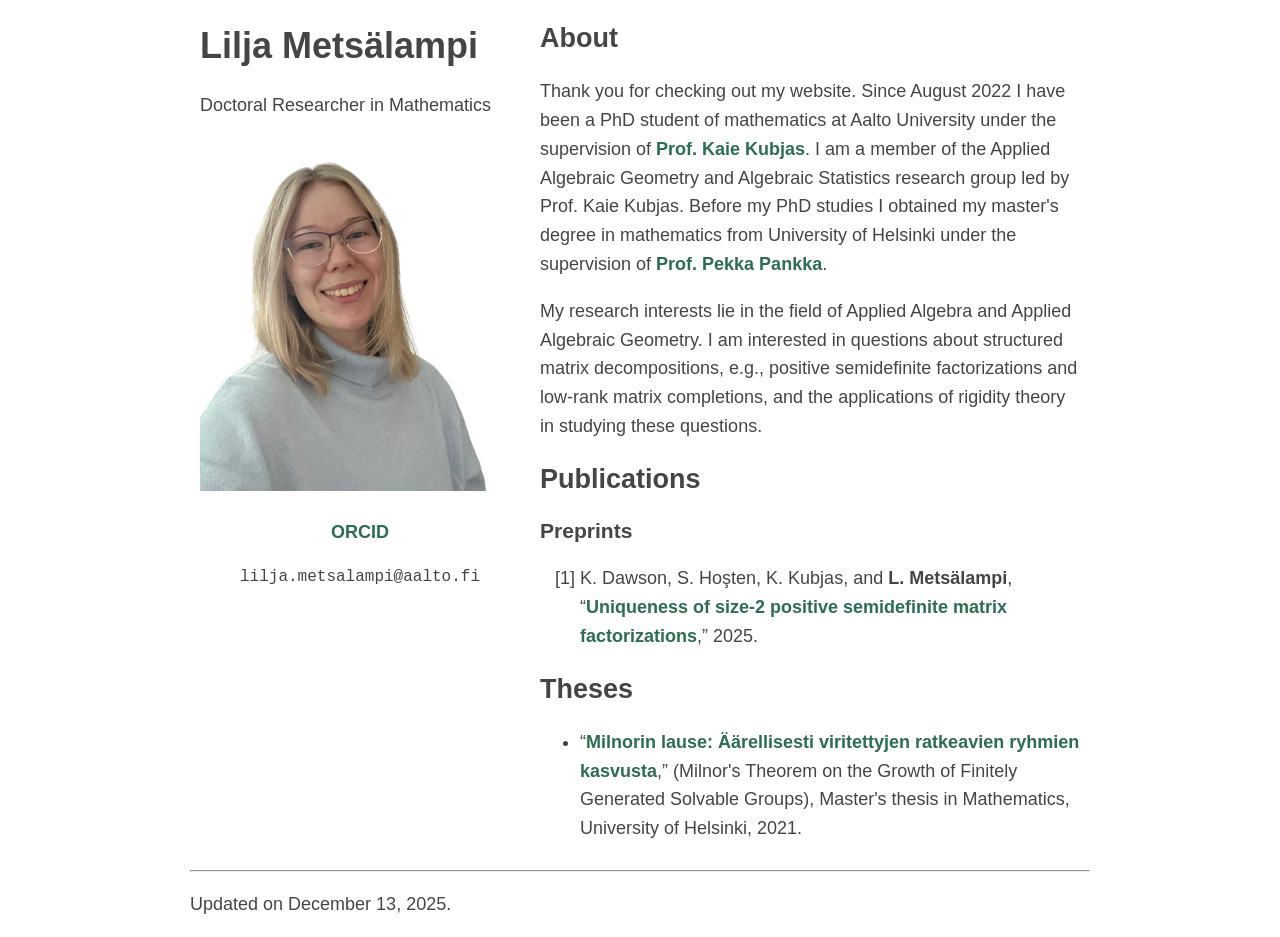
==== index.html @ 474492c7 "Initial commit" ====
<!DOCTYPE html>
<html lang="en">

<head>
    <meta charset="UTF-8">
    <meta name="viewport" content="width=device-width, initial-scale=1.0">
    <title>Lilja Metsälampi</title>
    <meta name="description" content="Personal website of Lilja Metsälampi">

    <!-- Load font -->
    <link rel="stylesheet" href="https://brick.freetls.fastly.net/Roboto:300">

    <!-- Load stylesheet -->
    <link rel="stylesheet" href="/style.css">

    <!-- Generated with https://realfavicongenerator.net/ -->
    <link rel="icon" type="image/png" href="/icons/favicon-96x96.png" sizes="96x96" />
    <link rel="icon" type="image/svg+xml" href="/icons/favicon.svg" />
    <link rel="shortcut icon" href="/icons/favicon.ico" />
    <link rel="apple-touch-icon" sizes="180x180" href="/icons/apple-touch-icon.png" />
    <link rel="manifest" href="/site.webmanifest" />
</head>

<body>
    <div class="columns">
        <div class="column">
            <header>
                <h1>Lilja Metsälampi</h1>
                <aside>
                    Doctoral Researcher in Mathematics
                </aside>
                <br>
                <img srcset="/images/profile-photo.png 1x"
                    alt="Photo of me" id="profile-photo">
                <p class="centered">
                    <a href="https://orcid.org/0009-0004-2902-3473">ORCID</a>
                </p>
                <p class="centered typewriter">
                    lilja.metsalampi<span style="display: none;" aria-hidden="true">please do not send me spam!</span>@<!-- please do not send me spam -->aalto.fi
                </p>
            </header>
        </div>
        <div class="column">
            <section>
                <h2>About</h2>
                <p>
                    Thank you for checking out my website.
                    Since August 2022 I have been a PhD student of mathematics at Aalto University under the supervision of <a href="https://www.kaiekubjas.com/">Prof. Kaie Kubjas</a>.
                    I am a member of the Applied Algebraic Geometry and Algebraic Statistics research group led by Prof. Kaie Kubjas.
                    Before my PhD studies I obtained my master's degree in mathematics from University of Helsinki under the supervision of <a href="https://www.mv.helsinki.fi/home/pankka/">Prof. Pekka Pankka</a>.
                </p>
                <p>
                    My research interests lie in the field of Applied Algebra and Applied Algebraic Geometry.
                    I am interested in questions about structured matrix decompositions, e.g., positive semidefinite factorizations and low-rank matrix completions, and the applications of rigidity theory in studying these questions.
                </p>
            </section>
            <section>
                <h2>Publications</h2>
                <h3>Preprints</h3>
                <ol reversed id="preprints">
                    <li>
                        K. Dawson, S. Hoşten, K. Kubjas, and <strong>L. Metsälampi</strong>,
                        &ldquo;<a href="https://arxiv.org/abs/2410.18891">Uniqueness of size-2 positive semidefinite matrix factorizations</a>,&rdquo;
                        2025.
                    </li>
                </ol>
            </section>
            <section>
                <h2>Theses</h2>
                <ul>
                    <li>
                        &ldquo;<a href="http://hdl.handle.net/10138/336808">Milnorin lause: Äärellisesti viritettyjen ratkeavien ryhmien kasvusta</a>,&rdquo;
                        (Milnor's Theorem on the Growth of Finitely Generated Solvable Groups),
                        Master's thesis in Mathematics, University of Helsinki, 2021.
                    </li>
                </ul>
            </section>
        </div>
    </div>
    <hr>
    <footer>
        <p>
            Updated on December 13, 2025.
        </p>
    </footer>
</body>

</html>
---- style.css ----
/* font from https://brick.im  */
/* colors from https://clrs.cc/  */

body {
    margin: 0 auto;
    max-width: 900px;
    line-height: 1.6;
    font-size: 18px;
    padding: 0 10px;
    font-family: 'Roboto', sans-serif;
    font-weight: 300;
    background-color: #FFFFFF;
    color: #454545;
}

#profile-photo {
    width: 320px;
}

.column {
    padding: 0 10px;
    min-width: 320px;
}

strong {
    font-weight: bold;
}

h1,
h2,
h3 {
    line-height: 1.2
}

a:link,
a:visited {
    color: #2c6e51;
    text-decoration: none;
    font-weight: 800;
}

a:hover {
    color: #39CCCC;
}

.columns {
    display: flex;
    flex-direction: row;
}

.no-javascript {
    color: #FF4136;
}

.abstract {
    font-size: medium;
}

.centered {
    text-align: center;
}

.typewriter {
  font-family: monospace;
  font-size: 16px;
}

@counter-style journal-counter {
    system: extends numeric;
    prefix: '[J';
    suffix: '] ';
}

@counter-style conference-counter {
    system: extends numeric;
    prefix: '[C';
    suffix: '] ';
}

@counter-style preprint-counter {
    system: extends numeric;
    prefix: '[';
    suffix: '] ';
}

#journal-articles {
    list-style-type: journal-counter;
}

#conference-proceedings {
    list-style-type: conference-counter;
}

#preprints {
    list-style-type: preprint-counter;
}

@media (max-width: 900px) {
    body {
        max-width: 650px;
    }

    .columns {
        flex-direction: column;
    }

    #profile-photo {
        width: calc(100vw - 20px);
        max-width: 400px;
    }

    .column {
        padding: 0;
    }
}

@media (prefers-color-scheme: dark) {
    body {
        background-color: #111111;
        color: #DDDDDD;
    }
}
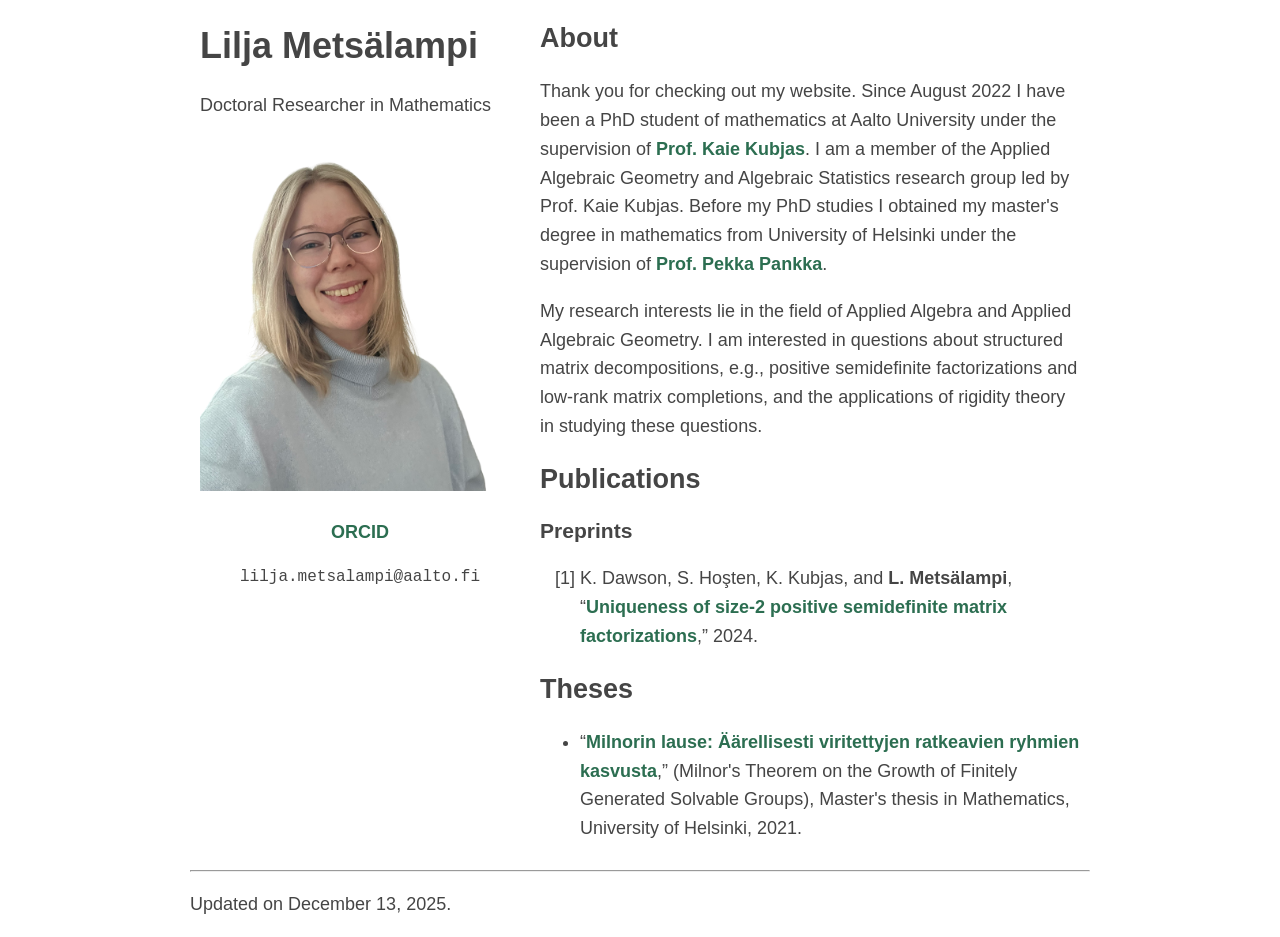
==== commit 0abfb375: "Fix wrong year in article" ====
--- a/index.html
+++ b/index.html
@@ -61,7 +61,7 @@
                     <li>
                         K. Dawson, S. Hoşten, K. Kubjas, and <strong>L. Metsälampi</strong>,
                         &ldquo;<a href="https://arxiv.org/abs/2410.18891">Uniqueness of size-2 positive semidefinite matrix factorizations</a>,&rdquo;
-                        2025.
+                        2024.
                     </li>
                 </ol>
             </section>
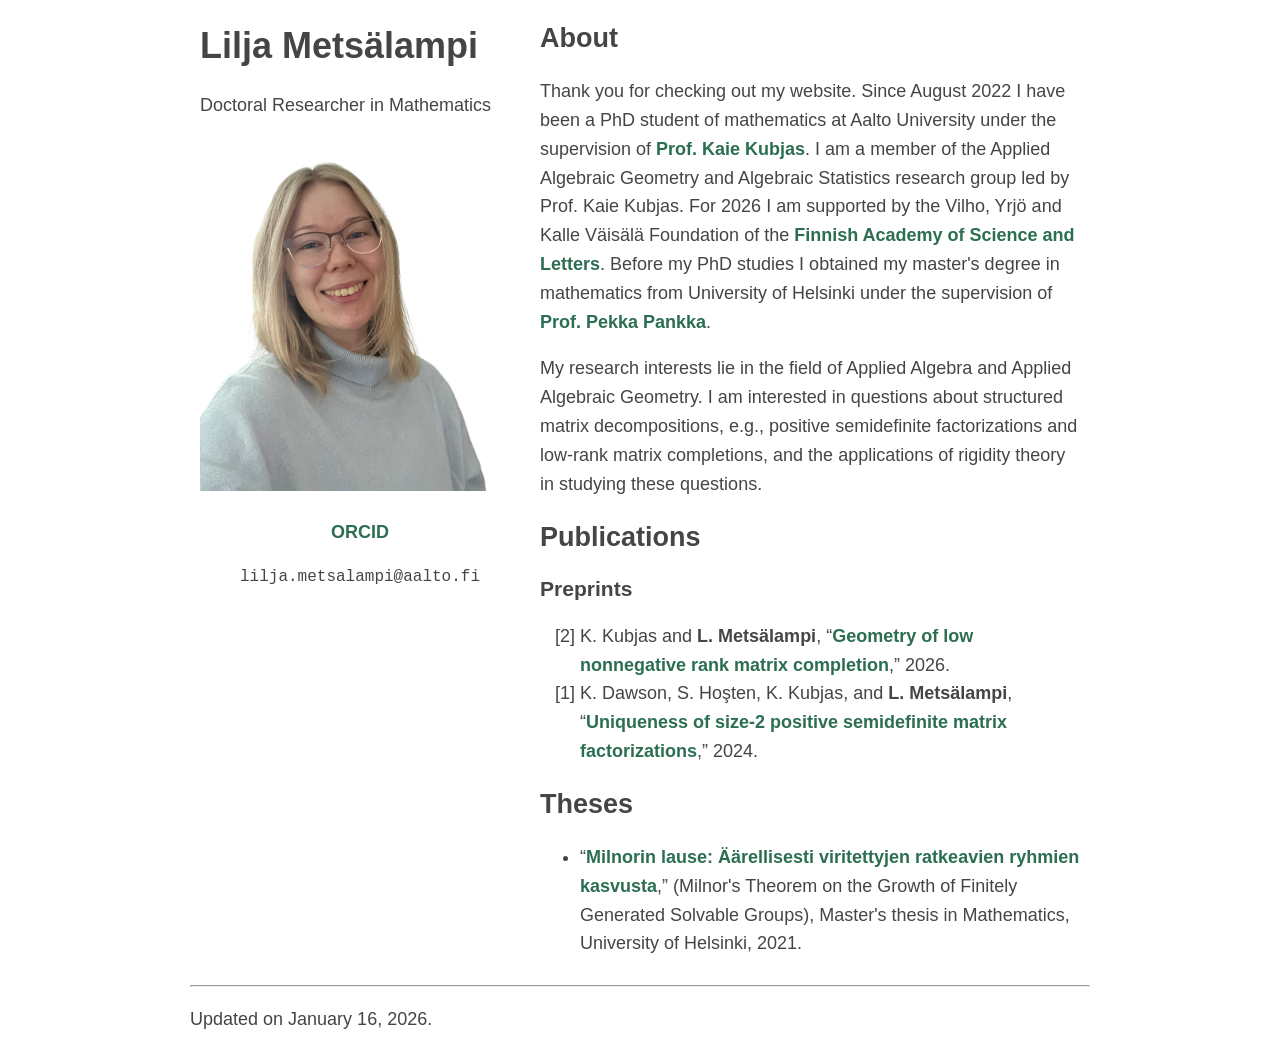
==== commit 77d05667: "Add new preprint and grant" ====
--- a/index.html
+++ b/index.html
@@ -47,6 +47,7 @@
                     Thank you for checking out my website.
                     Since August 2022 I have been a PhD student of mathematics at Aalto University under the supervision of <a href="https://www.kaiekubjas.com/">Prof. Kaie Kubjas</a>.
                     I am a member of the Applied Algebraic Geometry and Algebraic Statistics research group led by Prof. Kaie Kubjas.
+                    For 2026 I am supported by the Vilho, Yrjö and Kalle Väisälä Foundation of the <a href="https://www.acadsci.fi/en/">Finnish Academy of Science and Letters</a>.
                     Before my PhD studies I obtained my master's degree in mathematics from University of Helsinki under the supervision of <a href="https://www.mv.helsinki.fi/home/pankka/">Prof. Pekka Pankka</a>.
                 </p>
                 <p>
@@ -58,6 +59,11 @@
                 <h2>Publications</h2>
                 <h3>Preprints</h3>
                 <ol reversed id="preprints">
+                    <li>
+                        K. Kubjas and <strong>L. Metsälampi</strong>,
+                        &ldquo;<a href="https://arxiv.org/abs/2601.07658">Geometry of low nonnegative rank matrix completion</a>,&rdquo;
+                        2026.
+                    </li>
                     <li>
                         K. Dawson, S. Hoşten, K. Kubjas, and <strong>L. Metsälampi</strong>,
                         &ldquo;<a href="https://arxiv.org/abs/2410.18891">Uniqueness of size-2 positive semidefinite matrix factorizations</a>,&rdquo;
@@ -80,7 +86,7 @@
     <hr>
     <footer>
         <p>
-            Updated on December 13, 2025.
+            Updated on January 16, 2026.
         </p>
     </footer>
 </body>
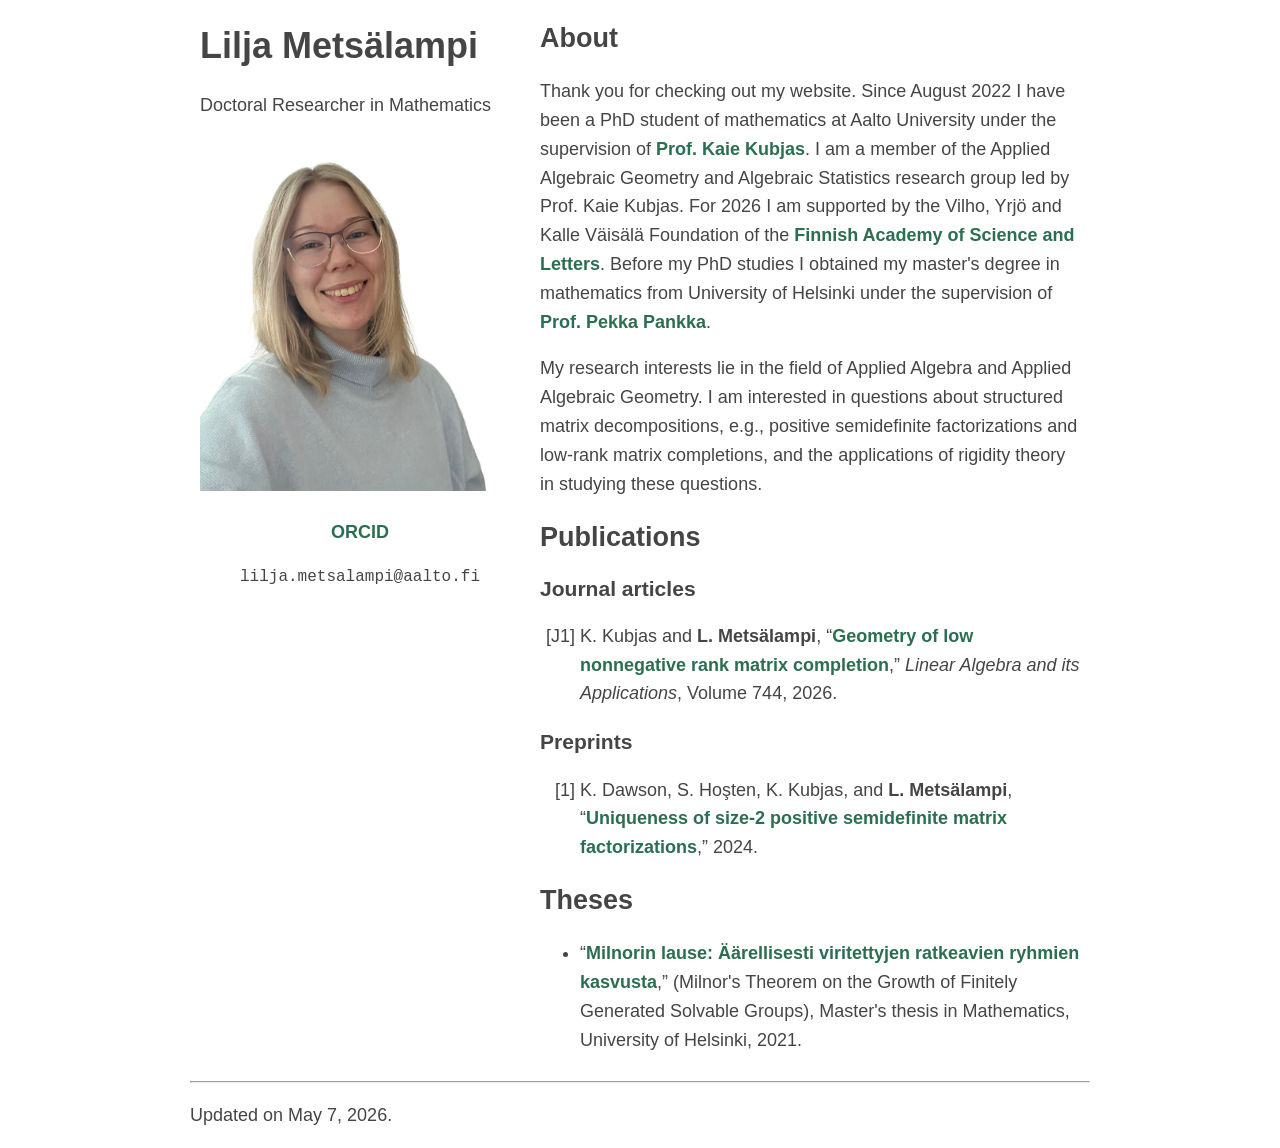
==== commit c4eba441: "Added journal article" ====
--- a/index.html
+++ b/index.html
@@ -57,13 +57,16 @@
             </section>
             <section>
                 <h2>Publications</h2>
+                <h3>Journal articles</h3>
+                <ol reversed id="journal-articles">
+                    <li>
+                        K. Kubjas and <strong>L. Metsälampi</strong>,
+                        &ldquo;<a href="https://doi.org/10.1016/j.laa.2026.04.032">Geometry of low nonnegative rank matrix completion</a>,&rdquo;
+                        <em>Linear Algebra and its Applications</em>, Volume 744, 2026.
+                    </li>
+                </ol>
                 <h3>Preprints</h3>
                 <ol reversed id="preprints">
-                    <li>
-                        K. Kubjas and <strong>L. Metsälampi</strong>,
-                        &ldquo;<a href="https://arxiv.org/abs/2601.07658">Geometry of low nonnegative rank matrix completion</a>,&rdquo;
-                        2026.
-                    </li>
                     <li>
                         K. Dawson, S. Hoşten, K. Kubjas, and <strong>L. Metsälampi</strong>,
                         &ldquo;<a href="https://arxiv.org/abs/2410.18891">Uniqueness of size-2 positive semidefinite matrix factorizations</a>,&rdquo;
@@ -86,7 +89,7 @@
     <hr>
     <footer>
         <p>
-            Updated on January 16, 2026.
+            Updated on May 7, 2026.
         </p>
     </footer>
 </body>
